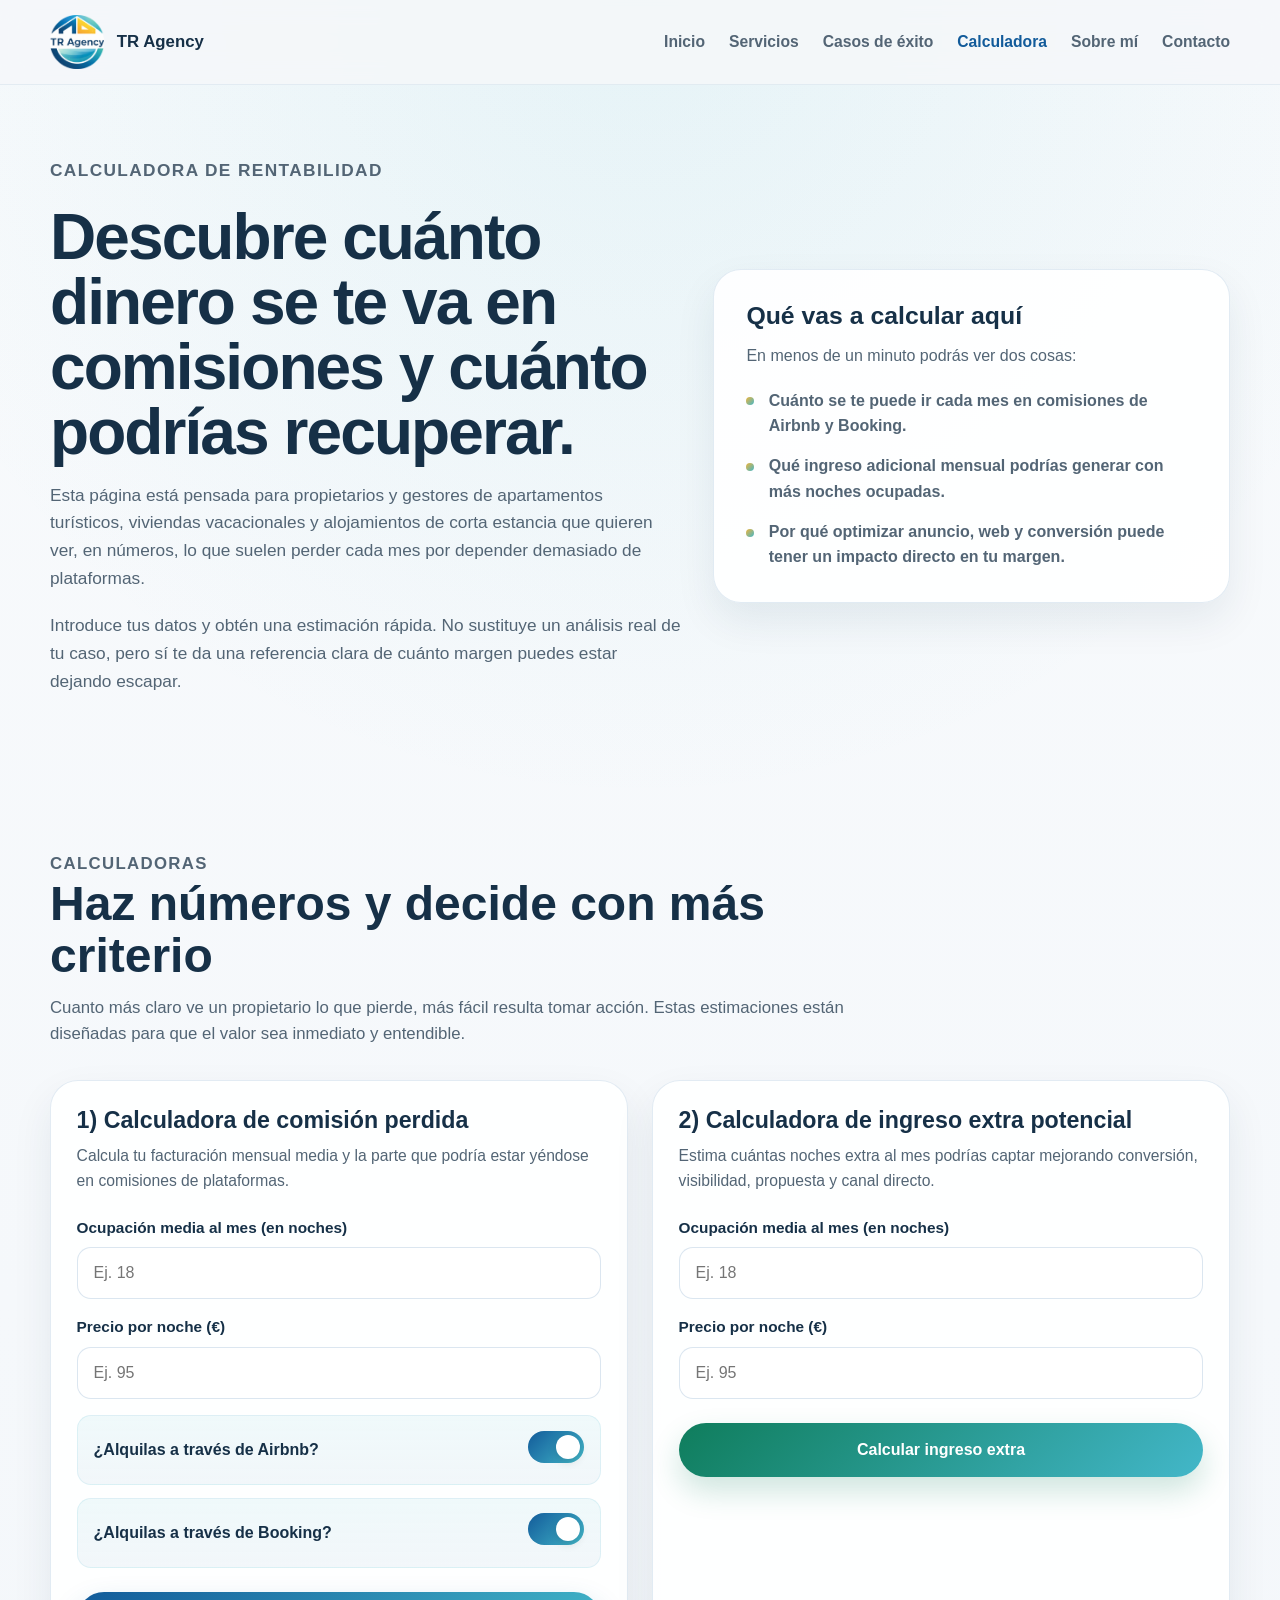
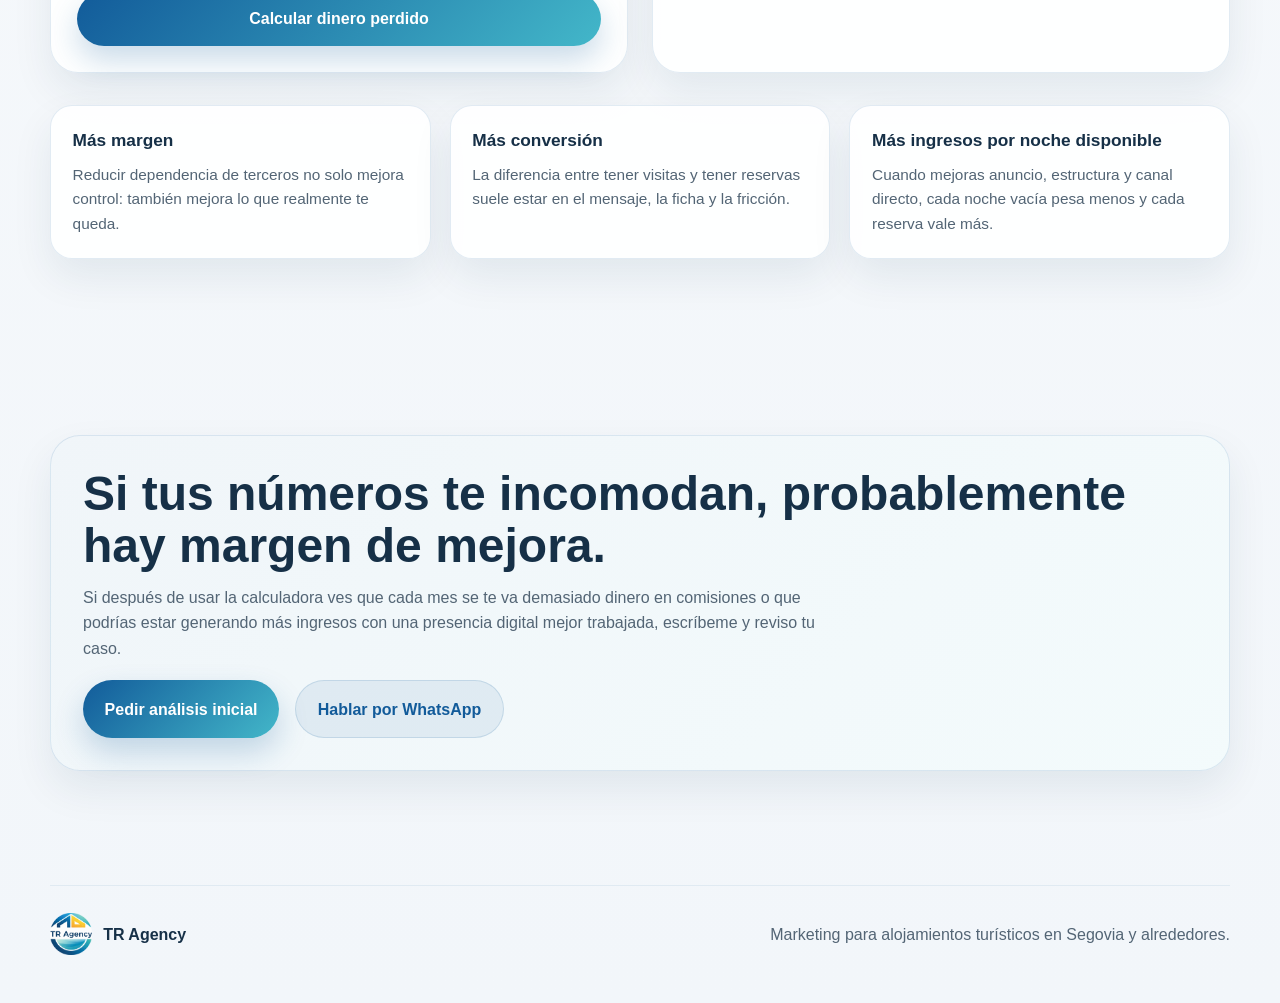
==== calculadora.html @ 1ad6772e "Create calculadora.html" ====
<!DOCTYPE html>
<html lang="es">
<head>
  <meta charset="UTF-8" />
  <meta name="viewport" content="width=device-width, initial-scale=1.0" />
  <title>Calculadora | TR Agency</title>
  <meta
    name="description"
    content="Calcula cuánto pierdes en comisiones y cuánto podrías ganar con más reservas en tu alojamiento turístico."
  />
  <style>
    :root {
      --bg: #f5f7fa;
      --surface: #ffffff;
      --surface-alt: #eef4f8;
      --text: #163047;
      --text-soft: #536575;
      --primary: #125b9a;
      --primary-dark: #0d4777;
      --secondary: #43b7c9;
      --accent: #f0b43a;
      --accent-soft: #fff1cf;
      --border: rgba(18, 91, 154, 0.12);
      --shadow: 0 18px 40px rgba(18, 48, 71, 0.08);
      --radius: 20px;
      --container: 1180px;
      --danger: #c25a1f;
      --success: #0f7d5c;
    }

    * {
      box-sizing: border-box;
    }

    html {
      scroll-behavior: smooth;
    }

    body {
      margin: 0;
      font-family: Arial, Helvetica, sans-serif;
      background:
        radial-gradient(circle at top, rgba(67, 183, 201, 0.10), transparent 30%),
        linear-gradient(180deg, #f8fafc 0%, #f2f6fa 100%);
      color: var(--text);
      line-height: 1.6;
    }

    a {
      color: inherit;
      text-decoration: none;
    }

    .container {
      width: min(calc(100% - 2rem), var(--container));
      margin: 0 auto;
    }

    .site-header {
      position: sticky;
      top: 0;
      z-index: 1000;
      backdrop-filter: blur(14px);
      background: rgba(245, 247, 250, 0.85);
      border-bottom: 1px solid rgba(18, 91, 154, 0.08);
    }

    .nav {
      display: flex;
      align-items: center;
      justify-content: space-between;
      min-height: 84px;
      gap: 1rem;
    }

    .brand {
      display: inline-flex;
      align-items: center;
      gap: 0.8rem;
      font-weight: 700;
      color: var(--text);
    }

    .brand-logo {
      width: 54px;
      height: 54px;
      object-fit: contain;
    }

    .brand-text {
      font-size: 1.05rem;
    }

    .nav-menu {
      display: flex;
      align-items: center;
      gap: 1.5rem;
    }

    .nav-menu a {
      font-size: 0.98rem;
      font-weight: 600;
      color: var(--text-soft);
      transition: color 0.2s ease;
    }

    .nav-menu a:hover,
    .nav-menu a.active {
      color: var(--primary);
    }

    .nav-toggle {
      display: none;
      width: 48px;
      height: 48px;
      border: 1px solid var(--border);
      background: var(--surface);
      border-radius: 12px;
      padding: 0;
      cursor: pointer;
    }

    .nav-toggle span {
      display: block;
      width: 20px;
      height: 2px;
      background: var(--text);
      margin: 4px auto;
      border-radius: 99px;
    }

    .section {
      padding: 88px 0;
    }

    .hero {
      padding-top: 72px;
      padding-bottom: 48px;
    }

    .eyebrow {
      display: inline-block;
      margin: 0 0 0.9rem;
      font-size: 0.9rem;
      font-weight: 700;
      letter-spacing: 0.08em;
      text-transform: uppercase;
      color: var(--primary);
    }

    .hero-grid {
      display: grid;
      grid-template-columns: 1.1fr 0.9fr;
      gap: 2rem;
      align-items: center;
    }

    .hero h1 {
      margin: 0 0 1rem;
      font-size: clamp(2.4rem, 5vw, 4.2rem);
      line-height: 1.02;
      letter-spacing: -0.03em;
      max-width: 900px;
    }

    .hero p {
      margin: 0 0 1.25rem;
      color: var(--text-soft);
      font-size: 1.08rem;
      max-width: 760px;
    }

    .hero-card,
    .calc-card,
    .result-box,
    .info-card,
    .cta-box {
      background: rgba(255, 255, 255, 0.9);
      border: 1px solid var(--border);
      box-shadow: var(--shadow);
    }

    .hero-card {
      border-radius: 28px;
      padding: 2rem;
    }

    .hero-card h2 {
      margin: 0 0 0.75rem;
      font-size: 1.55rem;
      line-height: 1.15;
    }

    .hero-card p {
      margin: 0;
      color: var(--text-soft);
      font-size: 1rem;
    }

    .hero-list {
      list-style: none;
      padding: 0;
      margin: 1.2rem 0 0;
      display: grid;
      gap: 0.9rem;
    }

    .hero-list li {
      padding-left: 1.4rem;
      position: relative;
      color: var(--text-soft);
      font-weight: 600;
    }

    .hero-list li::before {
      content: "";
      position: absolute;
      left: 0;
      top: 0.62rem;
      width: 8px;
      height: 8px;
      border-radius: 50%;
      background: linear-gradient(135deg, var(--accent), var(--secondary));
    }

    .section-heading {
      max-width: 820px;
      margin-bottom: 2rem;
    }

    .section-heading h2 {
      margin: 0 0 0.8rem;
      font-size: clamp(2rem, 4vw, 3rem);
      line-height: 1.08;
    }

    .section-heading p {
      margin: 0;
      color: var(--text-soft);
      font-size: 1.05rem;
    }

    .calc-grid {
      display: grid;
      grid-template-columns: repeat(2, 1fr);
      gap: 1.5rem;
    }

    .calc-card {
      border-radius: 28px;
      padding: 1.6rem;
    }

    .calc-card h3 {
      margin: 0 0 0.6rem;
      font-size: 1.45rem;
      line-height: 1.15;
    }

    .calc-card .subtext {
      margin: 0 0 1.4rem;
      color: var(--text-soft);
      font-size: 0.98rem;
    }

    .form-group {
      margin-bottom: 1rem;
    }

    label {
      display: block;
      margin-bottom: 0.45rem;
      font-size: 0.96rem;
      font-weight: 700;
      color: var(--text);
    }

    input[type="number"],
    select {
      width: 100%;
      min-height: 52px;
      padding: 0.9rem 1rem;
      border-radius: 14px;
      border: 1px solid rgba(18, 91, 154, 0.15);
      background: #fff;
      color: var(--text);
      font-size: 1rem;
      outline: none;
      transition: border-color 0.2s ease, box-shadow 0.2s ease;
    }

    input[type="number"]:focus,
    select:focus {
      border-color: var(--secondary);
      box-shadow: 0 0 0 4px rgba(67, 183, 201, 0.12);
    }

    .toggle-row {
      display: grid;
      gap: 0.8rem;
      margin-bottom: 1rem;
    }

    .toggle-item {
      display: flex;
      align-items: center;
      justify-content: space-between;
      gap: 1rem;
      padding: 0.9rem 1rem;
      border-radius: 14px;
      background: linear-gradient(180deg, rgba(67, 183, 201, 0.08), rgba(18, 91, 154, 0.05));
      border: 1px solid rgba(67, 183, 201, 0.12);
    }

    .toggle-item span {
      font-weight: 700;
      color: var(--text);
    }

    .switch {
      position: relative;
      width: 56px;
      height: 32px;
      flex-shrink: 0;
    }

    .switch input {
      opacity: 0;
      width: 0;
      height: 0;
    }

    .slider {
      position: absolute;
      inset: 0;
      cursor: pointer;
      background: #ccd8e2;
      border-radius: 999px;
      transition: 0.25s ease;
    }

    .slider::before {
      content: "";
      position: absolute;
      width: 24px;
      height: 24px;
      left: 4px;
      top: 4px;
      background: #fff;
      border-radius: 50%;
      transition: 0.25s ease;
      box-shadow: 0 3px 10px rgba(0,0,0,0.12);
    }

    .switch input:checked + .slider {
      background: linear-gradient(135deg, var(--primary), var(--secondary));
    }

    .switch input:checked + .slider::before {
      transform: translateX(24px);
    }

    .btn {
      width: 100%;
      display: inline-flex;
      align-items: center;
      justify-content: center;
      min-height: 54px;
      padding: 0.95rem 1.35rem;
      border-radius: 999px;
      border: none;
      cursor: pointer;
      font-weight: 700;
      font-size: 1rem;
      transition: transform 0.2s ease, box-shadow 0.2s ease;
      margin-top: 0.5rem;
    }

    .btn:hover {
      transform: translateY(-1px);
    }

    .btn-primary {
      color: #fff;
      background: linear-gradient(135deg, var(--primary), var(--secondary));
      box-shadow: 0 14px 30px rgba(18, 91, 154, 0.22);
    }

    .btn-secondary {
      color: #fff;
      background: linear-gradient(135deg, #0f7d5c, #43b7c9);
      box-shadow: 0 14px 30px rgba(15, 125, 92, 0.2);
    }

    .result-box {
      border-radius: 20px;
      padding: 1.1rem 1.15rem;
      margin-top: 1.1rem;
      background:
        linear-gradient(135deg, rgba(240, 180, 58, 0.08), rgba(67, 183, 201, 0.06)),
        rgba(255,255,255,0.92);
    }

    .result-top {
      display: grid;
      grid-template-columns: repeat(2, 1fr);
      gap: 0.9rem;
      margin-bottom: 0.9rem;
    }

    .mini-stat {
      padding: 0.9rem;
      border-radius: 14px;
      background: rgba(18, 91, 154, 0.05);
      border: 1px solid rgba(18, 91, 154, 0.08);
    }

    .mini-stat small {
      display: block;
      font-size: 0.82rem;
      color: var(--text-soft);
      margin-bottom: 0.25rem;
    }

    .mini-stat strong {
      font-size: 1.15rem;
      color: var(--text);
    }

    .result-copy {
      margin: 0;
      font-size: 1.04rem;
      color: var(--text);
      font-weight: 700;
    }

    .result-copy .danger {
      color: var(--danger);
    }

    .result-copy .success {
      color: var(--success);
    }

    .microcopy {
      margin-top: 0.8rem;
      font-size: 0.9rem;
      color: var(--text-soft);
    }

    .info-grid {
      display: grid;
      grid-template-columns: repeat(3, 1fr);
      gap: 1.2rem;
      margin-top: 2rem;
    }

    .info-card {
      border-radius: 22px;
      padding: 1.35rem;
    }

    .info-card h4 {
      margin: 0 0 0.5rem;
      font-size: 1.08rem;
    }

    .info-card p {
      margin: 0;
      color: var(--text-soft);
      font-size: 0.96rem;
    }

    .cta-box {
      border-radius: 30px;
      padding: 2rem;
      text-align: left;
      background:
        linear-gradient(135deg, rgba(18, 91, 154, 0.06), rgba(67, 183, 201, 0.06)),
        rgba(255, 255, 255, 0.92);
    }

    .cta-box h2 {
      margin: 0 0 0.8rem;
      font-size: clamp(2rem, 4vw, 3rem);
      line-height: 1.08;
    }

    .cta-box p {
      margin: 0 0 1.2rem;
      color: var(--text-soft);
      max-width: 760px;
    }

    .cta-actions {
      display: flex;
      flex-wrap: wrap;
      gap: 1rem;
    }

    .cta-link {
      display: inline-flex;
      align-items: center;
      justify-content: center;
      min-height: 52px;
      padding: 0.95rem 1.35rem;
      border-radius: 999px;
      font-weight: 700;
      transition: transform 0.2s ease, box-shadow 0.2s ease;
    }

    .cta-link:hover {
      transform: translateY(-1px);
    }

    .cta-link.primary {
      color: #fff;
      background: linear-gradient(135deg, var(--primary), var(--secondary));
      box-shadow: 0 14px 30px rgba(18, 91, 154, 0.22);
    }

    .cta-link.secondary {
      color: var(--primary);
      background: rgba(18, 91, 154, 0.08);
      border: 1px solid rgba(18, 91, 154, 0.14);
    }

    .site-footer {
      padding: 26px 0 40px;
    }

    .footer-inner {
      display: flex;
      flex-wrap: wrap;
      justify-content: space-between;
      gap: 1rem;
      align-items: center;
      color: var(--text-soft);
      border-top: 1px solid rgba(18, 91, 154, 0.08);
      padding-top: 1.2rem;
    }

    .footer-brand {
      display: inline-flex;
      align-items: center;
      gap: 0.7rem;
      font-weight: 700;
      color: var(--text);
    }

    .footer-logo {
      width: 42px;
      height: 42px;
      object-fit: contain;
    }

    @media (max-width: 980px) {
      .hero-grid,
      .calc-grid,
      .info-grid {
        grid-template-columns: 1fr;
      }

      .nav-toggle {
        display: inline-block;
      }

      .nav-menu {
        position: absolute;
        top: 84px;
        left: 1rem;
        right: 1rem;
        display: none;
        flex-direction: column;
        align-items: flex-start;
        padding: 1rem;
        border-radius: 18px;
        background: rgba(255, 255, 255, 0.97);
        border: 1px solid var(--border);
        box-shadow: var(--shadow);
      }

      .nav-menu.open {
        display: flex;
      }

      .nav-menu a {
        width: 100%;
        padding: 0.5rem 0;
      }
    }

    @media (max-width: 640px) {
      .container {
        width: min(calc(100% - 1.25rem), var(--container));
      }

      .brand-text {
        display: none;
      }

      .hero h1 {
        font-size: 2.35rem;
      }

      .result-top {
        grid-template-columns: 1fr;
      }

      .cta-link {
        width: 100%;
      }
    }
  </style>
</head>
<body>
  <header class="site-header">
    <div class="container nav">
      <a href="index.html" class="brand" aria-label="TR Agency">
        <img src="images/logo.png" alt="Logo TR Agency" class="brand-logo" />
        <span class="brand-text">TR Agency</span>
      </a>

      <button class="nav-toggle" aria-label="Abrir menú" aria-expanded="false">
        <span></span>
        <span></span>
        <span></span>
      </button>

      <nav class="nav-menu">
        <a href="index.html#inicio">Inicio</a>
        <a href="index.html#servicios">Servicios</a>
        <a href="index.html#casos-exito">Casos de éxito</a>
        <a href="calculadora.html" class="active">Calculadora</a>
        <a href="index.html#sobre-mi">Sobre mí</a>
        <a href="index.html#contacto">Contacto</a>
      </nav>
    </div>
  </header>

  <main>
    <section class="hero section">
      <div class="container hero-grid">
        <div>
          <p class="eyebrow">Calculadora de rentabilidad</p>
          <h1>Descubre cuánto dinero se te va en comisiones y cuánto podrías recuperar.</h1>
          <p>
            Esta página está pensada para propietarios y gestores de apartamentos turísticos,
            viviendas vacacionales y alojamientos de corta estancia que quieren ver, en números,
            lo que suelen perder cada mes por depender demasiado de plataformas.
          </p>
          <p>
            Introduce tus datos y obtén una estimación rápida. No sustituye un análisis real de tu caso,
            pero sí te da una referencia clara de cuánto margen puedes estar dejando escapar.
          </p>
        </div>

        <div class="hero-card">
          <h2>Qué vas a calcular aquí</h2>
          <p>
            En menos de un minuto podrás ver dos cosas:
          </p>
          <ul class="hero-list">
            <li>Cuánto se te puede ir cada mes en comisiones de Airbnb y Booking.</li>
            <li>Qué ingreso adicional mensual podrías generar con más noches ocupadas.</li>
            <li>Por qué optimizar anuncio, web y conversión puede tener un impacto directo en tu margen.</li>
          </ul>
        </div>
      </div>
    </section>

    <section class="section">
      <div class="container">
        <div class="section-heading">
          <p class="eyebrow">Calculadoras</p>
          <h2>Haz números y decide con más criterio</h2>
          <p>
            Cuanto más claro ve un propietario lo que pierde, más fácil resulta tomar acción.
            Estas estimaciones están diseñadas para que el valor sea inmediato y entendible.
          </p>
        </div>

        <div class="calc-grid">
          <article class="calc-card">
            <h3>1) Calculadora de comisión perdida</h3>
            <p class="subtext">
              Calcula tu facturación mensual media y la parte que podría estar yéndose en comisiones
              de plataformas.
            </p>

            <div class="form-group">
              <label for="ocupacion1">Ocupación media al mes (en noches)</label>
              <input type="number" id="ocupacion1" min="0" max="31" step="1" placeholder="Ej. 18" />
            </div>

            <div class="form-group">
              <label for="precio1">Precio por noche (€)</label>
              <input type="number" id="precio1" min="0" step="0.01" placeholder="Ej. 95" />
            </div>

            <div class="toggle-row">
              <div class="toggle-item">
                <span>¿Alquilas a través de Airbnb?</span>
                <label class="switch">
                  <input type="checkbox" id="airbnb1" checked />
                  <span class="slider"></span>
                </label>
              </div>

              <div class="toggle-item">
                <span>¿Alquilas a través de Booking?</span>
                <label class="switch">
                  <input type="checkbox" id="booking1" checked />
                  <span class="slider"></span>
                </label>
              </div>
            </div>

            <button class="btn btn-primary" id="btnComision">Calcular dinero perdido</button>

            <div class="result-box" id="resultadoComision" hidden>
              <div class="result-top">
                <div class="mini-stat">
                  <small>Facturación mensual estimada</small>
                  <strong id="facturacionMensual">€0</strong>
                </div>
                <div class="mini-stat">
                  <small>Comisión mensual estimada</small>
                  <strong id="comisionMensual">€0</strong>
                </div>
              </div>

              <p class="result-copy" id="fraseComision"></p>
              <p class="microcopy">
                Cálculo orientativo usando Airbnb anfitrión estándar al 3% y Booking estimado al 15%.
              </p>
            </div>
          </article>

          <article class="calc-card">
            <h3>2) Calculadora de ingreso extra potencial</h3>
            <p class="subtext">
              Estima cuántas noches extra al mes podrías captar mejorando conversión, visibilidad,
              propuesta y canal directo.
            </p>

            <div class="form-group">
              <label for="ocupacion2">Ocupación media al mes (en noches)</label>
              <input type="number" id="ocupacion2" min="0" max="31" step="1" placeholder="Ej. 18" />
            </div>

            <div class="form-group">
              <label for="precio2">Precio por noche (€)</label>
              <input type="number" id="precio2" min="0" step="0.01" placeholder="Ej. 95" />
            </div>

            <button class="btn btn-secondary" id="btnExtra">Calcular ingreso extra</button>

            <div class="result-box" id="resultadoExtra" hidden>
              <div class="result-top">
                <div class="mini-stat">
                  <small>Noches extra estimadas al mes</small>
                  <strong id="nochesExtra">0</strong>
                </div>
                <div class="mini-stat">
                  <small>Ingreso extra estimado</small>
                  <strong id="ingresoExtra">€0</strong>
                </div>
              </div>

              <p class="result-copy" id="fraseExtra"></p>
              <p class="microcopy">
                Estimación prudente basada en ocupación actual y margen típico de mejora comercial.
                No es una garantía, pero sí una referencia útil para valorar oportunidad.
              </p>
            </div>
          </article>
        </div>

        <div class="info-grid">
          <article class="info-card">
            <h4>Más margen</h4>
            <p>
              Reducir dependencia de terceros no solo mejora control: también mejora lo que realmente te queda.
            </p>
          </article>

          <article class="info-card">
            <h4>Más conversión</h4>
            <p>
              La diferencia entre tener visitas y tener reservas suele estar en el mensaje, la ficha y la fricción.
            </p>
          </article>

          <article class="info-card">
            <h4>Más ingresos por noche disponible</h4>
            <p>
              Cuando mejoras anuncio, estructura y canal directo, cada noche vacía pesa menos y cada reserva vale más.
            </p>
          </article>
        </div>
      </div>
    </section>

    <section class="section">
      <div class="container">
        <div class="cta-box">
          <h2>Si tus números te incomodan, probablemente hay margen de mejora.</h2>
          <p>
            Si después de usar la calculadora ves que cada mes se te va demasiado dinero en comisiones
            o que podrías estar generando más ingresos con una presencia digital mejor trabajada,
            escríbeme y reviso tu caso.
          </p>

          <div class="cta-actions">
            <a
              class="cta-link primary"
              href="mailto:thomas.ruzzi@outlook.com?subject=Quiero%20mejorar%20la%20rentabilidad%20de%20mi%20alojamiento"
            >
              Pedir análisis inicial
            </a>

            <a
              class="cta-link secondary"
              href="https://wa.me/393396379074?text=Hola%20Tommaso,%20he%20usado%20la%20calculadora%20y%20quiero%20ver%20c%C3%B3mo%20mejorar%20la%20rentabilidad%20de%20mi%20alojamiento."
              target="_blank"
              rel="noopener noreferrer"
            >
              Hablar por WhatsApp
            </a>
          </div>
        </div>
      </div>
    </section>
  </main>

  <footer class="site-footer">
    <div class="container footer-inner">
      <div class="footer-brand">
        <img src="images/logo.png" alt="Logo TR Agency" class="footer-logo" />
        <span>TR Agency</span>
      </div>
      <p>Marketing para alojamientos turísticos en Segovia y alrededores.</p>
    </div>
  </footer>

  <script>
    const navToggle = document.querySelector('.nav-toggle');
    const navMenu = document.querySelector('.nav-menu');

    if (navToggle && navMenu) {
      navToggle.addEventListener('click', () => {
        const isOpen = navMenu.classList.toggle('open');
        navToggle.setAttribute('aria-expanded', String(isOpen));
      });
    }

    function formatEuro(value) {
      return new Intl.NumberFormat('es-ES', {
        style: 'currency',
        currency: 'EUR',
        maximumFractionDigits: 2
      }).format(value);
    }

    function clamp(value, min, max) {
      return Math.min(Math.max(value, min), max);
    }

    function getNumber(id) {
      const value = parseFloat(document.getElementById(id).value);
      return Number.isFinite(value) ? value : 0;
    }

    function calcularComision() {
      const ocupacion = getNumber('ocupacion1');
      const precio = getNumber('precio1');
      const usaAirbnb = document.getElementById('airbnb1').checked;
      const usaBooking = document.getElementById('booking1').checked;

      if (ocupacion <= 0 || precio <= 0) {
        alert('Introduce una ocupación media y un precio por noche válidos.');
        return;
      }

      const facturacion = ocupacion * precio;

      const AIRBNB_RATE = 0.03;
      const BOOKING_RATE = 0.15;

      let comision = 0;
      if (usaAirbnb) comision += facturacion * AIRBNB_RATE;
      if (usaBooking) comision += facturacion * BOOKING_RATE;

      const resultado = document.getElementById('resultadoComision');
      document.getElementById('facturacionMensual').textContent = formatEuro(facturacion);
      document.getElementById('comisionMensual').textContent = formatEuro(comision);

      let frase = '';
      if (!usaAirbnb && !usaBooking) {
        frase = 'No has activado ninguna plataforma. Si dependes de canal directo, perfecto; si no, activa Airbnb o Booking para calcular el coste aproximado de esa dependencia.';
      } else if (comision < 150) {
        frase = 'Estás dejando escapar <span class="danger">' + formatEuro(comision) + '</span> cada mes en comisiones. Puede parecer asumible, pero en un año ya es una cantidad muy seria. Si quieres recuperar más margen, conviene revisarlo.';
      } else if (comision < 500) {
        frase = 'Estás perdiendo <span class="danger">' + formatEuro(comision) + '</span> cada mes. Ese dinero podría estar reforzando tu rentabilidad, no la de una plataforma. Si quieres dejar de regalar margen, hablemos.';
      } else {
        frase = 'Estás perdiendo <span class="danger">' + formatEuro(comision) + '</span> cada mes. Esto ya no es un detalle: es un drenaje real de beneficio. Si no quieres seguir regalando dinero que es tuyo, contáctame y revisamos cómo reducir esa dependencia.';
      }

      document.getElementById('fraseComision').innerHTML = frase;
      resultado.hidden = false;
    }

    function calcularNochesExtra() {
      const ocupacion = getNumber('ocupacion2');
      const precio = getNumber('precio2');

      if (ocupacion <= 0 || precio <= 0) {
        alert('Introduce una ocupación media y un precio por noche válidos.');
        return;
      }

      const ocupacionAjustada = clamp(ocupacion, 1, 31);
      const occupancyRate = ocupacionAjustada / 30;

      /*
        Heurística prudente:
        - Si la ocupación es baja, hay más margen de mejora comercial.
        - Si ya es alta, el margen sigue existiendo, pero es menor.
        - Ajuste ligero por mercado interior/estacionalidad tipo Segovia.
      */

      let nochesExtraBase = 0;

      if (occupancyRate < 0.35) {
        nochesExtraBase = 4.5;
      } else if (occupancyRate < 0.50) {
        nochesExtraBase = 3.8;
      } else if (occupancyRate < 0.65) {
        nochesExtraBase = 3.0;
      } else if (occupancyRate < 0.80) {
        nochesExtraBase = 2.2;
      } else {
        nochesExtraBase = 1.4;
      }

      // Ajuste suave por ticket medio: anuncios con ADR razonable suelen tener más palanca comercial bien trabajada
      let ajustePrecio = 0;
      if (precio >= 140) ajustePrecio = 0.4;
      else if (precio >= 90) ajustePrecio = 0.2;

      // Ajuste leve para no sobredimensionar
      const nochesExtra = clamp(Math.round((nochesExtraBase + ajustePrecio) * 10) / 10, 1, 6);
      const ingresoExtra = nochesExtra * precio;

      const resultado = document.getElementById('resultadoExtra');
      document.getElementById('nochesExtra').textContent = nochesExtra.toFixed(1).replace('.', ',');
      document.getElementById('ingresoExtra').textContent = formatEuro(ingresoExtra);

      let frase = '';
      if (ingresoExtra < 250) {
        frase = 'Podrías ganar <span class="success">' + formatEuro(ingresoExtra) + '</span> más al mes con una mejora comercial bien ejecutada. No parece enorme al verlo una vez, pero acumulado durante el año ya cambia mucho el resultado.';
      } else if (ingresoExtra < 600) {
        frase = 'Podrías ganar <span class="success">' + formatEuro(ingresoExtra) + '</span> más al mes. Son ingresos que hoy probablemente se están perdiendo por conversión mejorable, dependencia de plataforma o una presencia digital poco optimizada. Escríbeme y lo revisamos.';
      } else {
        frase = 'Podrías ganar <span class="success">' + formatEuro(ingresoExtra) + '</span> más al mes. Cuando una ficha, una web o una estrategia comercial convierten por debajo de su potencial, el coste real no es invisible: son reservas que no entran. Contáctame y veamos cuánto de ese ingreso puedes recuperar.';
      }

      document.getElementById('fraseExtra').innerHTML = frase;
      resultado.hidden = false;
    }

    document.getElementById('btnComision').addEventListener('click', calcularComision);
    document.getElementById('btnExtra').addEventListener('click', calcularNochesExtra);
  </script>
</body>
</html>
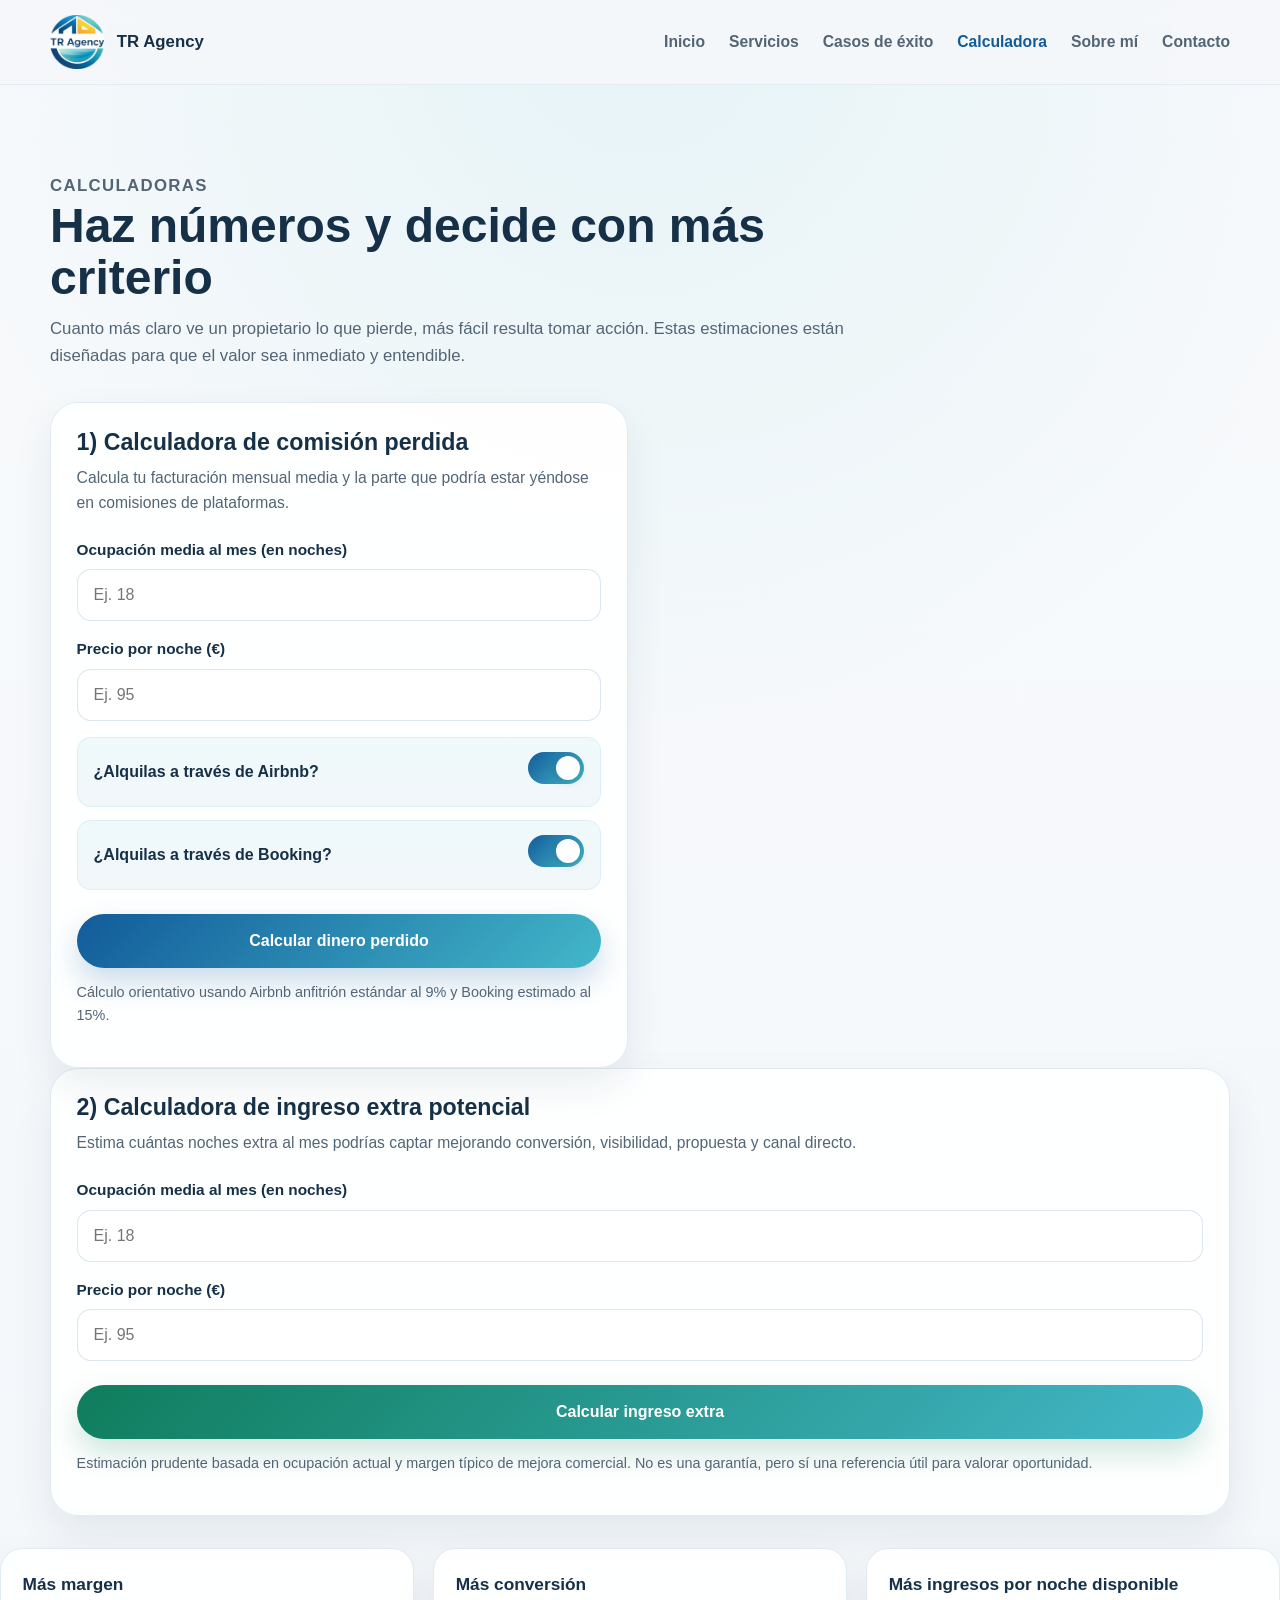
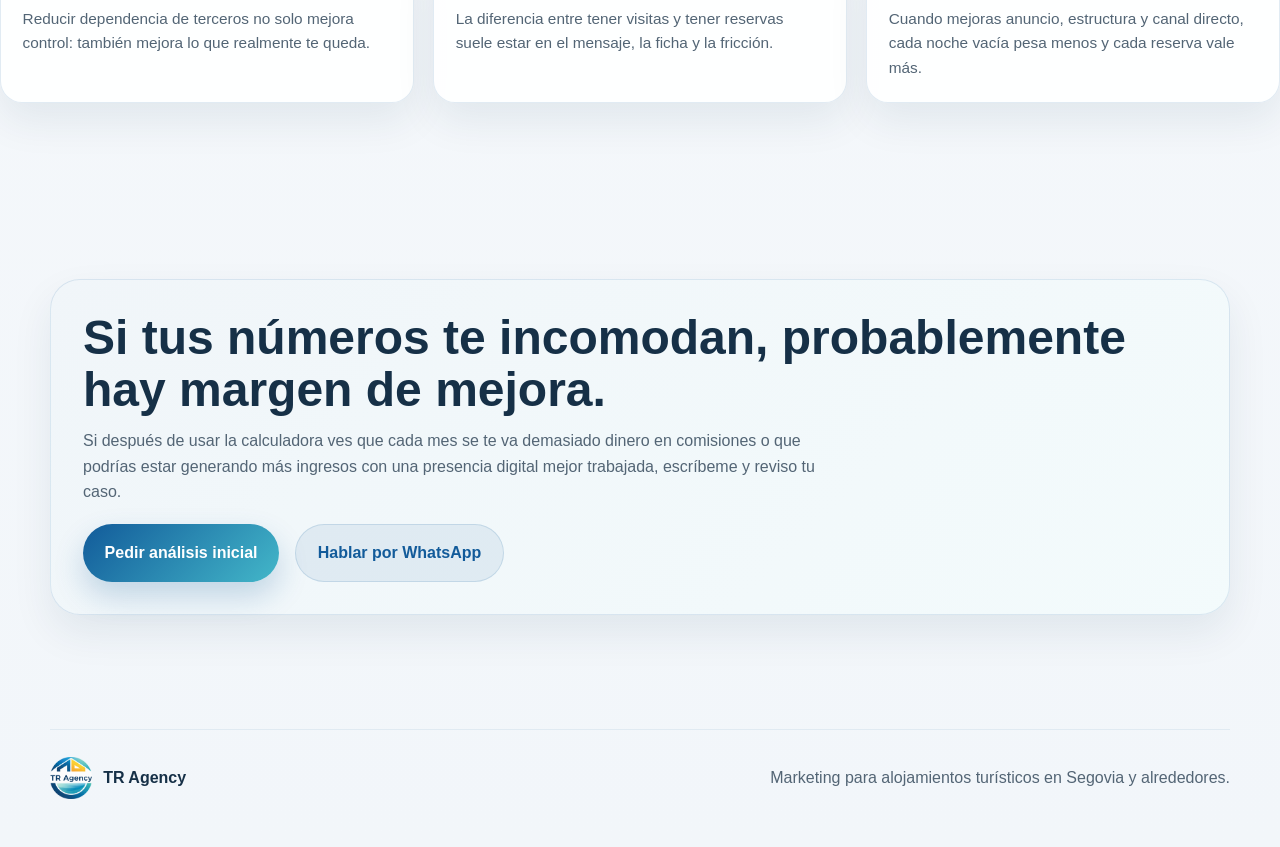
==== commit 98f046c8: "Update calculadora.html" ====
--- a/calculadora.html
+++ b/calculadora.html
@@ -403,7 +403,7 @@
 
     .result-top {
       display: grid;
-      grid-template-columns: repeat(2, 1fr);
+      grid-template-columns: repeat(4, 1fr);
       gap: 0.9rem;
       margin-bottom: 0.9rem;
     }
@@ -639,35 +639,7 @@
   </header>
 
   <main>
-    <section class="hero section">
-      <div class="container hero-grid">
-        <div>
-          <p class="eyebrow">Calculadora de rentabilidad</p>
-          <h1>Descubre cuánto dinero se te va en comisiones y cuánto podrías recuperar.</h1>
-          <p>
-            Esta página está pensada para propietarios y gestores de apartamentos turísticos,
-            viviendas vacacionales y alojamientos de corta estancia que quieren ver, en números,
-            lo que suelen perder cada mes por depender demasiado de plataformas.
-          </p>
-          <p>
-            Introduce tus datos y obtén una estimación rápida. No sustituye un análisis real de tu caso,
-            pero sí te da una referencia clara de cuánto margen puedes estar dejando escapar.
-          </p>
-        </div>
-
-        <div class="hero-card">
-          <h2>Qué vas a calcular aquí</h2>
-          <p>
-            En menos de un minuto podrás ver dos cosas:
-          </p>
-          <ul class="hero-list">
-            <li>Cuánto se te puede ir cada mes en comisiones de Airbnb y Booking.</li>
-            <li>Qué ingreso adicional mensual podrías generar con más noches ocupadas.</li>
-            <li>Por qué optimizar anuncio, web y conversión puede tener un impacto directo en tu margen.</li>
-          </ul>
-        </div>
-      </div>
-    </section>
+   
 
     <section class="section">
       <div class="container">
@@ -720,19 +692,28 @@
 
             <div class="result-box" id="resultadoComision" hidden>
               <div class="result-top">
-                <div class="mini-stat">
-                  <small>Facturación mensual estimada</small>
-                  <strong id="facturacionMensual">€0</strong>
-                </div>
-                <div class="mini-stat">
-                  <small>Comisión mensual estimada</small>
-                  <strong id="comisionMensual">€0</strong>
-                </div>
+  <div class="mini-stat">
+    <small>Facturación mensual estimada</small>
+    <strong id="facturacionMensual">€0</strong>
+  </div>
+  <div class="mini-stat">
+    <small>Comisión mensual estimada</small>
+    <strong id="comisionMensual">€0</strong>
+  </div>
+  <div class="mini-stat">
+    <small>Facturación anual estimada</small>
+    <strong id="facturacionAnual">€0</strong>
+  </div>
+  <div class="mini-stat">
+    <small>Comisión anual estimada</small>
+    <strong id="comisionAnual">€0</strong>
+  </div>
+</div>
               </div>
 
               <p class="result-copy" id="fraseComision"></p>
               <p class="microcopy">
-                Cálculo orientativo usando Airbnb anfitrión estándar al 3% y Booking estimado al 15%.
+                Cálculo orientativo usando Airbnb anfitrión estándar al 9% y Booking estimado al 15%.
               </p>
             </div>
           </article>
@@ -758,14 +739,23 @@
 
             <div class="result-box" id="resultadoExtra" hidden>
               <div class="result-top">
-                <div class="mini-stat">
-                  <small>Noches extra estimadas al mes</small>
-                  <strong id="nochesExtra">0</strong>
-                </div>
-                <div class="mini-stat">
-                  <small>Ingreso extra estimado</small>
-                  <strong id="ingresoExtra">€0</strong>
-                </div>
+  <div class="mini-stat">
+    <small>Noches extra estimadas al mes</small>
+    <strong id="nochesExtra">0</strong>
+  </div>
+  <div class="mini-stat">
+    <small>Ingreso extra mensual</small>
+    <strong id="ingresoExtra">€0</strong>
+  </div>
+  <div class="mini-stat">
+    <small>Noches extra estimadas al año</small>
+    <strong id="nochesExtraAnual">0</strong>
+  </div>
+  <div class="mini-stat">
+    <small>Ingreso extra anual</small>
+    <strong id="ingresoExtraAnual">€0</strong>
+  </div>
+</div>
               </div>
 
               <p class="result-copy" id="fraseExtra"></p>
@@ -884,18 +874,22 @@
       }
 
       const facturacion = ocupacion * precio;
-
-      const AIRBNB_RATE = 0.03;
+      const facturacionAnual = facturacion * 12;
+
+      const AIRBNB_RATE = 0.08;
       const BOOKING_RATE = 0.15;
 
       let comision = 0;
       if (usaAirbnb) comision += facturacion * AIRBNB_RATE;
       if (usaBooking) comision += facturacion * BOOKING_RATE;
+      const comisionAnual = comision * 12;
 
       const resultado = document.getElementById('resultadoComision');
       document.getElementById('facturacionMensual').textContent = formatEuro(facturacion);
       document.getElementById('comisionMensual').textContent = formatEuro(comision);
-
+      document.getElementById('facturacionAnual').textContent = formatEuro(facturacionAnual);
+      document.getElementById('comisionAnual').textContent = formatEuro(comisionAnual);
+      
       let frase = '';
       if (!usaAirbnb && !usaBooking) {
         frase = 'No has activado ninguna plataforma. Si dependes de canal directo, perfecto; si no, activa Airbnb o Booking para calcular el coste aproximado de esa dependencia.';
@@ -952,10 +946,14 @@
       // Ajuste leve para no sobredimensionar
       const nochesExtra = clamp(Math.round((nochesExtraBase + ajustePrecio) * 10) / 10, 1, 6);
       const ingresoExtra = nochesExtra * precio;
+      const nochesExtraAnual = nochesExtra * 12;
+      const ingresoExtraAnual = ingresoExtra * 12;
 
       const resultado = document.getElementById('resultadoExtra');
-      document.getElementById('nochesExtra').textContent = nochesExtra.toFixed(1).replace('.', ',');
+      document.getElementById('nochesExtra').textContent = nochesExtra.toFixed(1).replace('.', ',')
       document.getElementById('ingresoExtra').textContent = formatEuro(ingresoExtra);
+      document.getElementById('nochesExtraAnual').textContent = nochesExtraAnual.toFixed(1).replace('.', ',');
+      document.getElementById('ingresoExtraAnual').textContent = formatEuro(ingresoExtraAnual);
 
       let frase = '';
       if (ingresoExtra < 250) {
@@ -963,7 +961,7 @@
       } else if (ingresoExtra < 600) {
         frase = 'Podrías ganar <span class="success">' + formatEuro(ingresoExtra) + '</span> más al mes. Son ingresos que hoy probablemente se están perdiendo por conversión mejorable, dependencia de plataforma o una presencia digital poco optimizada. Escríbeme y lo revisamos.';
       } else {
-        frase = 'Podrías ganar <span class="success">' + formatEuro(ingresoExtra) + '</span> más al mes. Cuando una ficha, una web o una estrategia comercial convierten por debajo de su potencial, el coste real no es invisible: son reservas que no entran. Contáctame y veamos cuánto de ese ingreso puedes recuperar.';
+        frase = 'Podrías ganar <span class="success">' + formatEuro(ingresoExtra) + '</span> más al mes, lo que equivale a <span class="success">' + formatEuro(ingresoExtraAnual) + '</span> al año. Son ingresos que hoy pueden estar perdiéndose por una ficha, una web o una estrategia comercial mejorables. Contáctame y revisamos tu caso.';
       }
 
       document.getElementById('fraseExtra').innerHTML = frase;
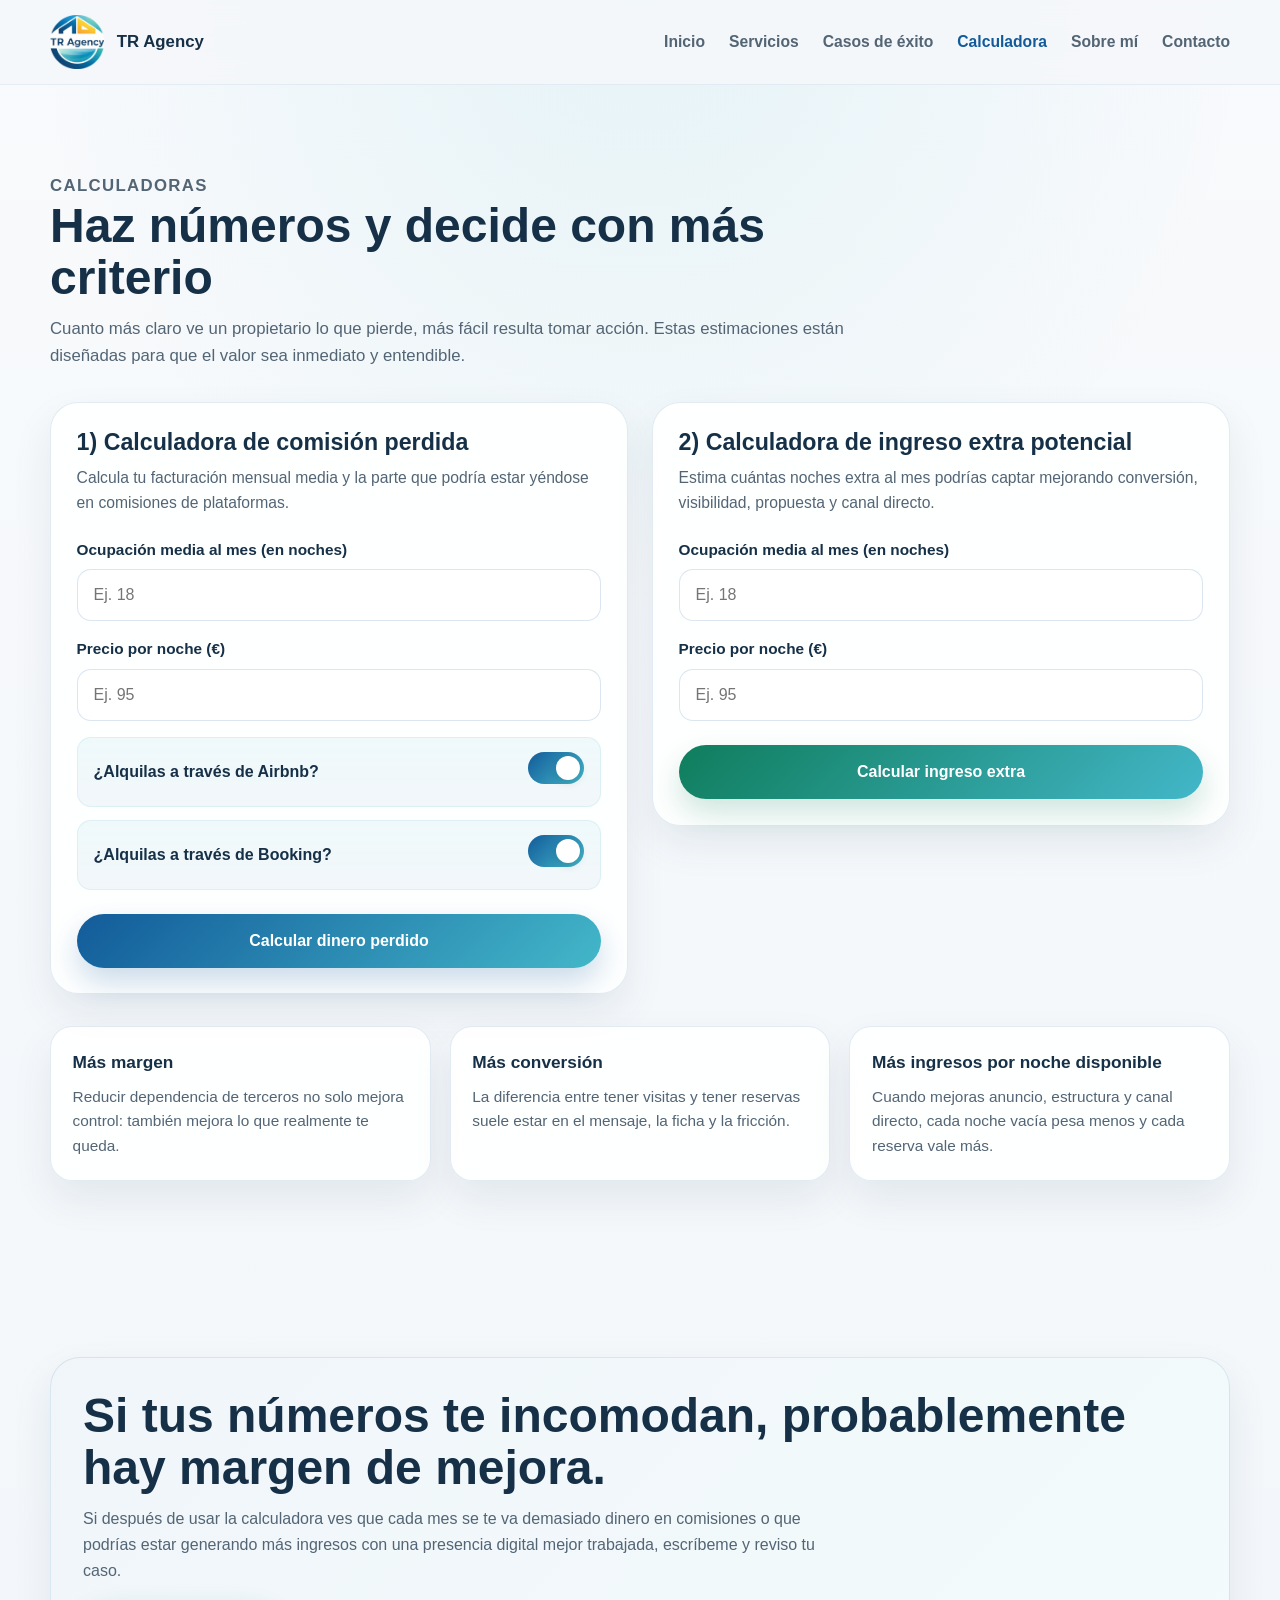
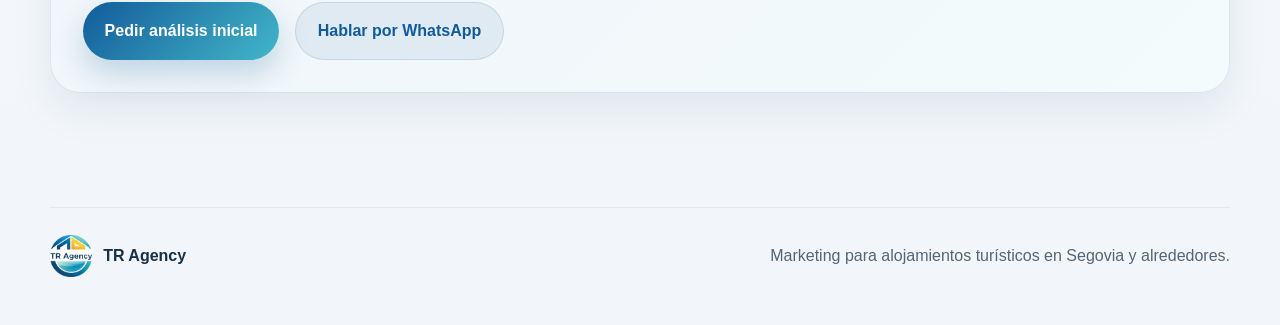
==== commit 708233f7: "Update calculadora.html" ====
--- a/calculadora.html
+++ b/calculadora.html
@@ -242,11 +242,13 @@
 
     .calc-grid {
       display: grid;
-      grid-template-columns: repeat(2, 1fr);
+      grid-template-columns: repeat(2, minmax(0, 1fr));
       gap: 1.5rem;
+      align-items: start;
     }
 
     .calc-card {
+      width: 100%;
       border-radius: 28px;
       padding: 1.6rem;
     }
@@ -403,7 +405,7 @@
 
     .result-top {
       display: grid;
-      grid-template-columns: repeat(4, 1fr);
+      grid-template-columns: repeat(2, 1fr);
       gap: 0.9rem;
       margin-bottom: 0.9rem;
     }
@@ -653,120 +655,117 @@
         </div>
 
         <div class="calc-grid">
-          <article class="calc-card">
-            <h3>1) Calculadora de comisión perdida</h3>
-            <p class="subtext">
-              Calcula tu facturación mensual media y la parte que podría estar yéndose en comisiones
-              de plataformas.
-            </p>
-
-            <div class="form-group">
-              <label for="ocupacion1">Ocupación media al mes (en noches)</label>
-              <input type="number" id="ocupacion1" min="0" max="31" step="1" placeholder="Ej. 18" />
-            </div>
-
-            <div class="form-group">
-              <label for="precio1">Precio por noche (€)</label>
-              <input type="number" id="precio1" min="0" step="0.01" placeholder="Ej. 95" />
-            </div>
-
-            <div class="toggle-row">
-              <div class="toggle-item">
-                <span>¿Alquilas a través de Airbnb?</span>
-                <label class="switch">
-                  <input type="checkbox" id="airbnb1" checked />
-                  <span class="slider"></span>
-                </label>
-              </div>
-
-              <div class="toggle-item">
-                <span>¿Alquilas a través de Booking?</span>
-                <label class="switch">
-                  <input type="checkbox" id="booking1" checked />
-                  <span class="slider"></span>
-                </label>
-              </div>
-            </div>
-
-            <button class="btn btn-primary" id="btnComision">Calcular dinero perdido</button>
-
-            <div class="result-box" id="resultadoComision" hidden>
-              <div class="result-top">
-  <div class="mini-stat">
-    <small>Facturación mensual estimada</small>
-    <strong id="facturacionMensual">€0</strong>
-  </div>
-  <div class="mini-stat">
-    <small>Comisión mensual estimada</small>
-    <strong id="comisionMensual">€0</strong>
-  </div>
-  <div class="mini-stat">
-    <small>Facturación anual estimada</small>
-    <strong id="facturacionAnual">€0</strong>
-  </div>
-  <div class="mini-stat">
-    <small>Comisión anual estimada</small>
-    <strong id="comisionAnual">€0</strong>
-  </div>
+  <article class="calc-card">
+    <h3>1) Calculadora de comisión perdida</h3>
+    <p class="subtext">
+      Calcula tu facturación mensual media y la parte que podría estar yéndose en comisiones
+      de plataformas.
+    </p>
+
+    <div class="form-group">
+      <label for="ocupacion1">Ocupación media al mes (en noches)</label>
+      <input type="number" id="ocupacion1" min="0" max="31" step="1" placeholder="Ej. 18" />
+    </div>
+
+    <div class="form-group">
+      <label for="precio1">Precio por noche (€)</label>
+      <input type="number" id="precio1" min="0" step="0.01" placeholder="Ej. 95" />
+    </div>
+
+    <div class="toggle-row">
+      <div class="toggle-item">
+        <span>¿Alquilas a través de Airbnb?</span>
+        <label class="switch">
+          <input type="checkbox" id="airbnb1" checked />
+          <span class="slider"></span>
+        </label>
+      </div>
+
+      <div class="toggle-item">
+        <span>¿Alquilas a través de Booking?</span>
+        <label class="switch">
+          <input type="checkbox" id="booking1" checked />
+          <span class="slider"></span>
+        </label>
+      </div>
+    </div>
+
+    <button class="btn btn-primary" id="btnComision">Calcular dinero perdido</button>
+
+    <div class="result-box" id="resultadoComision" hidden>
+      <div class="result-top">
+        <div class="mini-stat">
+          <small>Facturación mensual estimada</small>
+          <strong id="facturacionMensual">€0</strong>
+        </div>
+        <div class="mini-stat">
+          <small>Comisión mensual estimada</small>
+          <strong id="comisionMensual">€0</strong>
+        </div>
+        <div class="mini-stat">
+          <small>Facturación anual estimada</small>
+          <strong id="facturacionAnual">€0</strong>
+        </div>
+        <div class="mini-stat">
+          <small>Comisión anual estimada</small>
+          <strong id="comisionAnual">€0</strong>
+        </div>
+      </div>
+
+      <p class="result-copy" id="fraseComision"></p>
+      <p class="microcopy">
+        Cálculo orientativo usando Airbnb anfitrión estándar al 9% y Booking estimado al 15%.
+      </p>
+    </div>
+  </article>
+
+  <article class="calc-card">
+    <h3>2) Calculadora de ingreso extra potencial</h3>
+    <p class="subtext">
+      Estima cuántas noches extra al mes podrías captar mejorando conversión, visibilidad,
+      propuesta y canal directo.
+    </p>
+
+    <div class="form-group">
+      <label for="ocupacion2">Ocupación media al mes (en noches)</label>
+      <input type="number" id="ocupacion2" min="0" max="31" step="1" placeholder="Ej. 18" />
+    </div>
+
+    <div class="form-group">
+      <label for="precio2">Precio por noche (€)</label>
+      <input type="number" id="precio2" min="0" step="0.01" placeholder="Ej. 95" />
+    </div>
+
+    <button class="btn btn-secondary" id="btnExtra">Calcular ingreso extra</button>
+
+    <div class="result-box" id="resultadoExtra" hidden>
+      <div class="result-top">
+        <div class="mini-stat">
+          <small>Noches extra estimadas al mes</small>
+          <strong id="nochesExtra">0</strong>
+        </div>
+        <div class="mini-stat">
+          <small>Ingreso extra mensual</small>
+          <strong id="ingresoExtra">€0</strong>
+        </div>
+        <div class="mini-stat">
+          <small>Noches extra estimadas al año</small>
+          <strong id="nochesExtraAnual">0</strong>
+        </div>
+        <div class="mini-stat">
+          <small>Ingreso extra anual</small>
+          <strong id="ingresoExtraAnual">€0</strong>
+        </div>
+      </div>
+
+      <p class="result-copy" id="fraseExtra"></p>
+      <p class="microcopy">
+        Estimación prudente basada en ocupación actual y margen típico de mejora comercial.
+        No es una garantía, pero sí una referencia útil para valorar oportunidad.
+      </p>
+    </div>
+  </article>
 </div>
-              </div>
-
-              <p class="result-copy" id="fraseComision"></p>
-              <p class="microcopy">
-                Cálculo orientativo usando Airbnb anfitrión estándar al 9% y Booking estimado al 15%.
-              </p>
-            </div>
-          </article>
-
-          <article class="calc-card">
-            <h3>2) Calculadora de ingreso extra potencial</h3>
-            <p class="subtext">
-              Estima cuántas noches extra al mes podrías captar mejorando conversión, visibilidad,
-              propuesta y canal directo.
-            </p>
-
-            <div class="form-group">
-              <label for="ocupacion2">Ocupación media al mes (en noches)</label>
-              <input type="number" id="ocupacion2" min="0" max="31" step="1" placeholder="Ej. 18" />
-            </div>
-
-            <div class="form-group">
-              <label for="precio2">Precio por noche (€)</label>
-              <input type="number" id="precio2" min="0" step="0.01" placeholder="Ej. 95" />
-            </div>
-
-            <button class="btn btn-secondary" id="btnExtra">Calcular ingreso extra</button>
-
-            <div class="result-box" id="resultadoExtra" hidden>
-              <div class="result-top">
-  <div class="mini-stat">
-    <small>Noches extra estimadas al mes</small>
-    <strong id="nochesExtra">0</strong>
-  </div>
-  <div class="mini-stat">
-    <small>Ingreso extra mensual</small>
-    <strong id="ingresoExtra">€0</strong>
-  </div>
-  <div class="mini-stat">
-    <small>Noches extra estimadas al año</small>
-    <strong id="nochesExtraAnual">0</strong>
-  </div>
-  <div class="mini-stat">
-    <small>Ingreso extra anual</small>
-    <strong id="ingresoExtraAnual">€0</strong>
-  </div>
-</div>
-              </div>
-
-              <p class="result-copy" id="fraseExtra"></p>
-              <p class="microcopy">
-                Estimación prudente basada en ocupación actual y margen típico de mejora comercial.
-                No es una garantía, pero sí una referencia útil para valorar oportunidad.
-              </p>
-            </div>
-          </article>
-        </div>
-
         <div class="info-grid">
           <article class="info-card">
             <h4>Más margen</h4>
@@ -891,15 +890,15 @@
       document.getElementById('comisionAnual').textContent = formatEuro(comisionAnual);
       
       let frase = '';
-      if (!usaAirbnb && !usaBooking) {
-        frase = 'No has activado ninguna plataforma. Si dependes de canal directo, perfecto; si no, activa Airbnb o Booking para calcular el coste aproximado de esa dependencia.';
-      } else if (comision < 150) {
-        frase = 'Estás dejando escapar <span class="danger">' + formatEuro(comision) + '</span> cada mes en comisiones. Puede parecer asumible, pero en un año ya es una cantidad muy seria. Si quieres recuperar más margen, conviene revisarlo.';
-      } else if (comision < 500) {
-        frase = 'Estás perdiendo <span class="danger">' + formatEuro(comision) + '</span> cada mes. Ese dinero podría estar reforzando tu rentabilidad, no la de una plataforma. Si quieres dejar de regalar margen, hablemos.';
-      } else {
-        frase = 'Estás perdiendo <span class="danger">' + formatEuro(comision) + '</span> cada mes. Esto ya no es un detalle: es un drenaje real de beneficio. Si no quieres seguir regalando dinero que es tuyo, contáctame y revisamos cómo reducir esa dependencia.';
-      }
+     if (!usaAirbnb && !usaBooking) {
+      frase = 'No has activado ninguna plataforma. Si dependes de canal directo, perfecto; si no, activa Airbnb o Booking para calcular el coste aproximado de esa dependencia.';
+    } else if (comision < 150) {
+      frase = 'Estás dejando escapar <span class="danger">' + formatEuro(comision) + '</span> al mes, es decir, <span class="danger">' + formatEuro(comisionAnual) + '</span> al año. Puede parecer pequeño al principio, pero acumulado se convierte en una fuga de margen muy seria.';
+    } else if (comision < 500) {
+      frase = 'Estás perdiendo <span class="danger">' + formatEuro(comision) + '</span> al mes, o lo que es lo mismo, <span class="danger">' + formatEuro(comisionAnual) + '</span> al año. Ese dinero debería quedarse en tu alojamiento, no en comisiones evitables.';
+    } else {
+      frase = 'Estás perdiendo <span class="danger">' + formatEuro(comision) + '</span> al mes, lo que equivale a <span class="danger">' + formatEuro(comisionAnual) + '</span> al año. Esto ya no es un detalle: es un drenaje real de beneficio. Si no quieres seguir regalando dinero que es tuyo, contáctame.';
+    }
 
       document.getElementById('fraseComision').innerHTML = frase;
       resultado.hidden = false;
